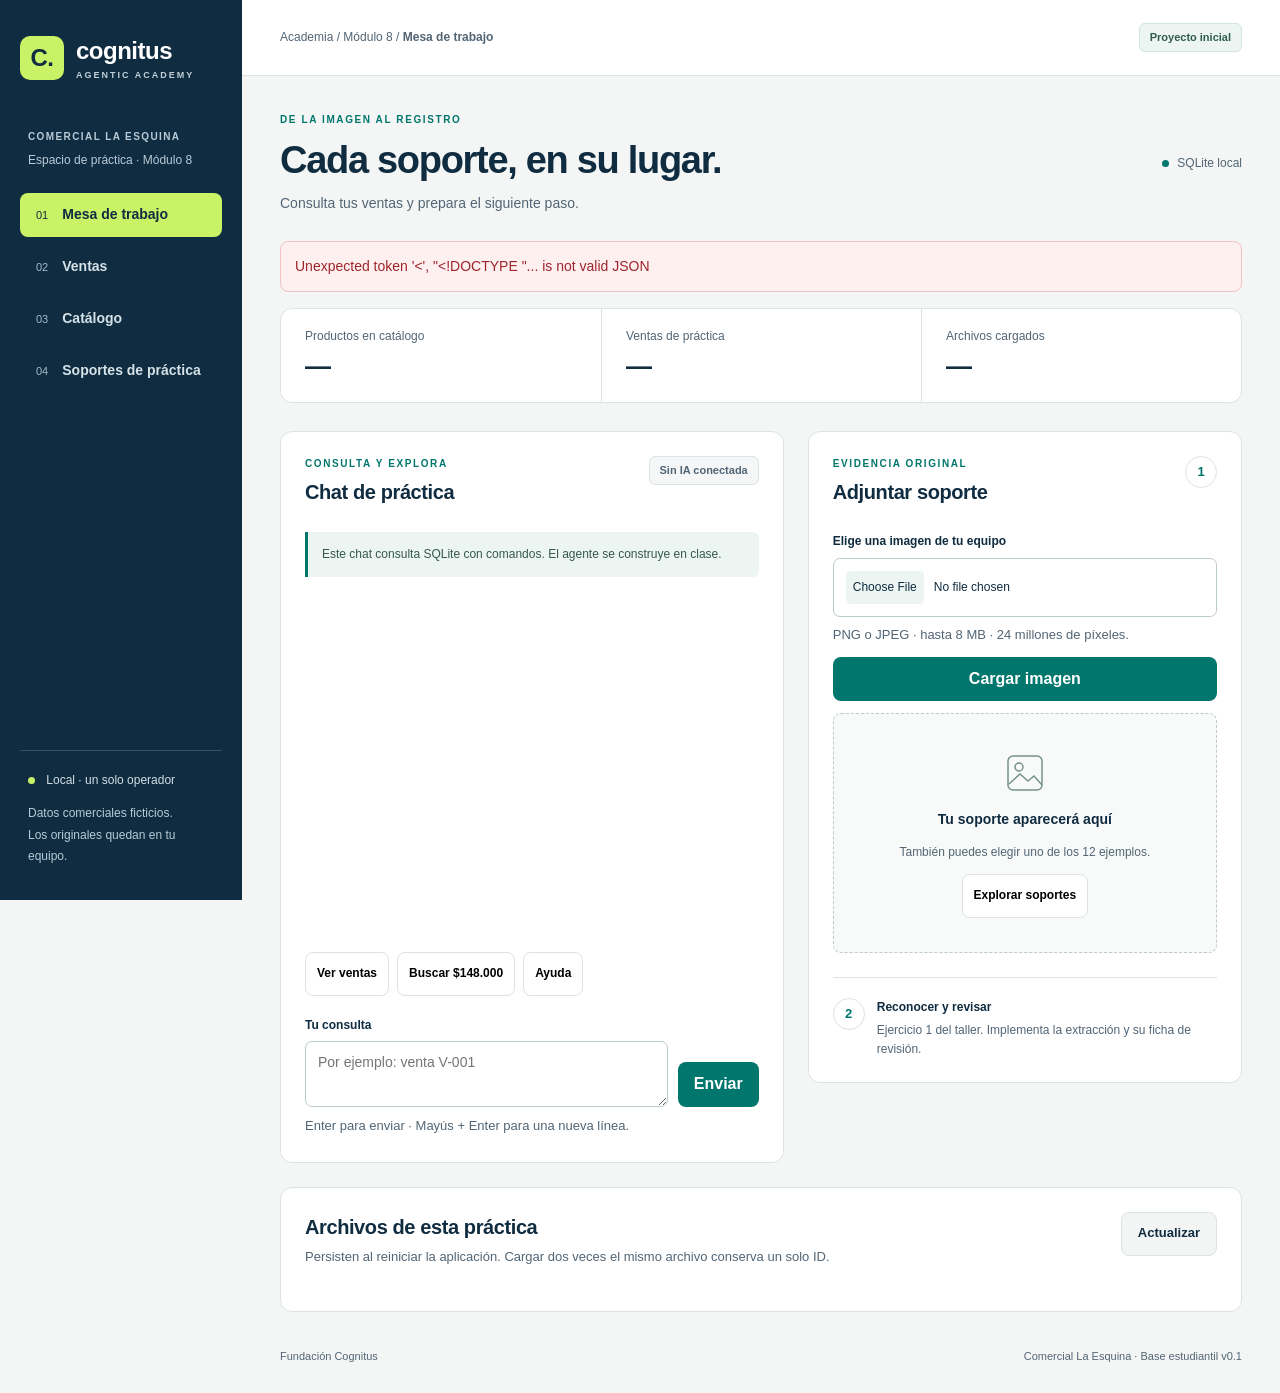
==== templates/index.html @ 9acfb48a "Publicar base estudiantil del módulo 8 con ventas y 12 soportes de práctica" ====
<!doctype html>
<html lang="es">
<head>
<meta charset="utf-8"><meta name="viewport" content="width=device-width, initial-scale=1">
<meta name="practica-token" content="{{ csrf_token }}">
<title>Comercial La Esquina · Comprobantes</title>
<link rel="stylesheet" href="/static/app.css"><script src="/static/app.js" defer></script>
</head>
<body>
<a class="skip" href="#contenido">Saltar al contenido</a>
<aside class="sidebar">
<a class="brand" href="/"><span class="brand-mark">C.</span><span>cognitus<span class="brand-sub">AGENTIC ACADEMY</span></span></a>
<div class="workspace">COMERCIAL LA ESQUINA<span>Espacio de práctica · Módulo 8</span></div>
<nav aria-label="Secciones">
<button class="nav selected" data-page="mesa" aria-current="page"><span aria-hidden="true">01</span>Mesa de trabajo</button>
<button class="nav" data-page="ventas"><span aria-hidden="true">02</span>Ventas</button>
<button class="nav" data-page="catalogo"><span aria-hidden="true">03</span>Catálogo</button>
<button class="nav" data-page="practica"><span aria-hidden="true">04</span>Soportes de práctica</button>
</nav>
<div class="sidebar-foot"><span class="dot"></span> Local · un solo operador<p>Datos comerciales ficticios.<br>Los originales quedan en tu equipo.</p></div>
</aside>
<div class="shell">
<header class="topbar"><span>Academia / Módulo 8 / <strong id="breadcrumb">Mesa de trabajo</strong></span><span class="pill">Proyecto inicial</span></header>
<main id="contenido" tabindex="-1">
<div class="page-heading"><div><p class="eyebrow">DE LA IMAGEN AL REGISTRO</p><h1 id="page-title">Cada soporte, en su lugar.</h1><p id="page-subtitle">Consulta tus ventas y prepara el siguiente paso.</p></div><div class="local-tag"><span class="dot"></span>SQLite local</div></div>
<p id="global-error" class="error" role="alert" hidden></p>
<div class="stats" aria-label="Estado de la práctica"><div><span>Productos en catálogo</span><strong id="stat-productos">—</strong></div><div><span>Ventas de práctica</span><strong id="stat-ventas">—</strong></div><div><span>Archivos cargados</span><strong id="stat-archivos">—</strong></div></div>
<section id="page-mesa" class="page">
<div class="work-grid">
<section class="card chat-card" aria-labelledby="chat-title"><div class="card-heading"><div><p class="eyebrow">CONSULTA Y EXPLORA</p><h2 id="chat-title">Chat de práctica</h2></div><span class="pill subtle">Sin IA conectada</span></div>
<div class="info">Este chat consulta SQLite con comandos. El agente se construye en clase.</div>
<div id="messages" class="messages" role="log" aria-live="polite" aria-label="Conversación"></div>
<div class="quick-actions"><button class="chip" data-command="ventas">Ver ventas</button><button class="chip" data-command="ventas 148000">Buscar $148.000</button><button class="chip" data-command="ayuda">Ayuda</button></div>
<form id="chat-form"><label for="chat-input">Tu consulta</label><div class="compose"><textarea id="chat-input" maxlength="1000" rows="2" placeholder="Por ejemplo: venta V-001" required></textarea><button class="primary" id="send-chat" type="submit">Enviar</button></div><small>Enter para enviar · Mayús + Enter para una nueva línea.</small></form>
</section>
<section class="card evidence-card" aria-labelledby="evidence-title"><div class="card-heading"><div><p class="eyebrow">EVIDENCIA ORIGINAL</p><h2 id="evidence-title">Adjuntar soporte</h2></div><span class="step">1</span></div>
<form id="upload-form"><label for="upload-input" class="upload-label">Elige una imagen de tu equipo</label><input id="upload-input" name="archivo" type="file" accept="image/png,image/jpeg" required><p class="hint">PNG o JPEG · hasta 8 MB · 24 millones de píxeles.</p><button id="upload-button" class="primary" type="submit">Cargar imagen</button></form>
<p id="upload-status" class="status" role="status"></p>
<div id="preview-empty" class="empty-preview"><svg viewBox="0 0 48 48" width="48" height="48" fill="none" stroke="currentColor" stroke-width="1.5" aria-hidden="true"><rect x="7" y="7" width="34" height="34" rx="5"/><circle cx="18" cy="18" r="4"/><path d="m8 35 11-10 8 7 6-5 8 9"/></svg><strong>Tu soporte aparecerá aquí</strong><span>También puedes elegir uno de los 12 ejemplos.</span><button class="chip" data-go="practica">Explorar soportes</button></div>
<div id="preview" hidden><button id="enlarge" class="image-button" aria-label="Ampliar el soporte"><img id="preview-image" alt="Soporte cargado, pendiente de reconocimiento"></button><div id="file-detail" class="file-detail"></div><a id="original-link" target="_blank" rel="noopener">Abrir original</a><p class="info">Archivo conservado. Falta reconocer y revisar sus datos; todavía no es un comprobante registrado ni un pago asociado.</p></div>
<div class="next-step"><span class="step small-step">2</span><div><strong>Reconocer y revisar</strong><p>Ejercicio 1 del taller. Implementa la extracción y su ficha de revisión.</p></div></div>
</section>
</div>
<section class="card archive"><div class="card-heading"><div><h2>Archivos de esta práctica</h2><p class="hint">Persisten al reiniciar la aplicación. Cargar dos veces el mismo archivo conserva un solo ID.</p></div><button id="refresh-files" class="secondary">Actualizar</button></div><div id="file-list"></div></section>
</section>
<section id="page-ventas" class="page" hidden><div class="card"><div class="card-heading"><div><h2>Ventas existentes</h2><p class="hint">El total se calcula a partir de productos, cantidades y precios.</p></div><span class="pill subtle">Sin pagos asociados</span></div><form id="sales-form" class="filters"><div><label for="sales-q">ID o cliente</label><input id="sales-q" placeholder="V-001 o cliente"></div><div><label for="sales-amount">Total exacto en COP</label><input id="sales-amount" inputmode="numeric" type="number" min="0" max="1000000000" step="1" placeholder="148000"></div><div><label for="sales-date">Fecha de la venta</label><input id="sales-date" type="date"></div><button class="primary" type="submit">Buscar</button><button id="clear-sales" class="secondary" type="button">Limpiar</button></form><p class="info">Mismo valor y fecha son indicios. Confirma los detalles comerciales antes de asociar un soporte. Un abono puede tener otro valor.</p><p id="sales-count" class="hint" role="status"></p><div id="sales-table" class="table-wrap"></div></div></section>
<section id="page-catalogo" class="page" hidden><div class="card"><div class="card-heading"><div><h2>Catálogo de productos</h2><p class="hint">Productos y precios del módulo 3. El taller no modifica existencias.</p></div></div><form id="products-form" class="filters"><div class="grow"><label for="products-q">Código o nombre</label><input id="products-q" placeholder="Arroz, resma, FER-0001…"></div><button class="primary">Buscar productos</button></form><p id="products-count" class="hint" role="status"></p><div id="products-table" class="table-wrap"></div><div class="pagination"><button id="previous-products" class="secondary">Anterior</button><span id="products-page"></span><button id="next-products" class="secondary">Siguiente</button></div></div></section>
<section id="page-practica" class="page" hidden><div class="practice-intro"><h2>Doce imágenes, distintos recorridos.</h2><p>Hay ventas existentes y ventas por crear. Observa cada imagen y consulta antes de decidir. Los datos ocultos deben permanecer vacíos.</p><p class="info">Copias anonimizadas aportadas para el taller. Los nombres son ficticios. Su lectura no confirma autenticidad ni recepción de dinero.</p></div><div id="sample-list" class="sample-grid"></div></section>
</main><footer>Fundación Cognitus <span>Comercial La Esquina · Base estudiantil v0.1</span></footer>
</div>
<dialog id="detail-dialog"><div class="dialog-head"><h2 id="dialog-title">Detalle</h2><button id="close-dialog" class="secondary">Cerrar</button></div><div id="dialog-content"></div></dialog>
</body></html>
---- static/app.css ----
:root{--ink:#102c40;--muted:#526575;--teal:#00766d;--lime:#c9f266;--bg:#f4f6f5;--line:#dce4e2;--paper:#fff;--soft:#edf5f2;--danger:#9e252c}*{box-sizing:border-box}body{margin:0;background:var(--bg);color:var(--ink);font:16px/1.55 -apple-system,BlinkMacSystemFont,"Segoe UI",sans-serif}button,input,textarea{font:inherit}button,a,input,textarea{touch-action:manipulation}button,a{cursor:pointer}button{min-height:44px;border:0;border-radius:8px;padding:10px 16px;font-weight:600;transition:background .18s}button:disabled{cursor:wait;opacity:.6}a{color:var(--teal);text-underline-offset:3px}button:focus-visible,a:focus-visible,input:focus-visible,textarea:focus-visible{outline:3px solid var(--teal);outline-offset:3px}h1,h2,p{margin-top:0}h1{font-size:clamp(28px,3vw,38px);letter-spacing:-1.3px;line-height:1.2;margin-bottom:10px}h2{font-size:20px;letter-spacing:-.4px;margin-bottom:4px}p{margin-bottom:16px}small,.hint{font-size:13px;color:var(--muted)}.skip{position:fixed;top:-80px;left:20px;background:white;z-index:20;padding:12px}.skip:focus{top:12px}.sidebar{background:var(--ink);color:#fff;position:fixed;inset:0 auto 0 0;width:242px;padding:32px 20px;display:flex;flex-direction:column}.brand{display:flex;align-items:center;gap:12px;text-decoration:none;color:white;font-size:24px;font-weight:700;letter-spacing:-.5px}.brand-mark{background:var(--lime);color:var(--ink);border-radius:10px;width:44px;height:44px;display:grid;place-items:center}.brand-sub{display:block;font-size:9px;letter-spacing:2px;color:#c1d0d9}.workspace{font-size:10px;font-weight:700;letter-spacing:1.4px;margin:46px 8px 24px;color:#b8cbd7}.workspace span{display:block;font-size:12px;font-weight:400;letter-spacing:0;color:#b8cbd7;margin-top:6px}.nav{background:transparent;display:flex;align-items:center;width:100%;gap:14px;text-align:left;color:#d5e2e8;font-size:14px;margin-bottom:8px}.nav span{font-size:11px;color:#a3bbc9;font-weight:400}.nav:hover{background:#204054}.nav.selected{background:var(--lime);color:var(--ink)}.nav.selected span{color:var(--ink)}.sidebar-foot{margin-top:auto;color:#d1dee6;font-size:12px;padding:20px 8px 0;border-top:1px solid #355062}.sidebar-foot p{font-size:12px;line-height:1.8;margin:14px 0 0;color:#b6cbd7}.dot{display:inline-block;width:7px;height:7px;background:var(--lime);border-radius:50%;margin-right:8px}.shell{margin-left:242px}.topbar{height:76px;background:white;border-bottom:1px solid var(--line);display:flex;justify-content:space-between;align-items:center;padding:0 38px;font-size:12px;color:var(--muted);gap:16px}.pill{display:inline-flex;padding:5px 10px;background:var(--soft);border:1px solid #d2e4db;color:#315c4d;border-radius:6px;font-size:11px;font-weight:650;white-space:nowrap}.subtle{background:#f4f6f7;color:var(--muted);border-color:var(--line)}main{padding:36px 38px;max-width:1560px;margin:auto;outline:none}.page-heading{display:flex;justify-content:space-between;align-items:center;gap:16px;margin-bottom:26px}.page-heading p:last-child{color:var(--muted);font-size:14px;margin:0}.eyebrow{font-size:10px;font-weight:750;letter-spacing:1.6px;color:var(--teal);margin-bottom:10px}.local-tag{font-size:12px;color:var(--muted);white-space:nowrap}.local-tag .dot{background:var(--teal)}.stats{display:grid;grid-template-columns:repeat(3,1fr);border:1px solid var(--line);border-radius:12px;background:white;margin-bottom:28px;overflow:hidden}.stats>div{padding:18px 24px;display:flex;flex-direction:column;gap:4px}.stats>div+div{border-left:1px solid var(--line)}.stats span{color:var(--muted);font-size:12px}.stats strong{font-size:26px;line-height:1.3;letter-spacing:-.8px}.work-grid{display:grid;grid-template-columns:minmax(0,1.16fr) minmax(0,1fr);gap:24px;align-items:start}.card{background:white;border:1px solid var(--line);border-radius:12px;padding:24px;min-width:0}.card-heading{display:flex;justify-content:space-between;align-items:flex-start;gap:12px;margin-bottom:20px}.card-heading .eyebrow{margin-bottom:6px}.card-heading p{margin-bottom:0}.info{padding:12px 14px;background:var(--soft);border-left:3px solid var(--teal);font-size:12px;color:#36584d;line-height:1.7;border-radius:0 6px 6px 0}.messages{height:335px;overflow:auto;margin:20px 0;display:flex;flex-direction:column;gap:14px;padding:4px}.message{max-width:95%;padding:13px 16px;background:#f1f5f4;border-radius:0 12px 12px 12px;white-space:pre-wrap;overflow-wrap:anywhere;font-size:13px}.message .author{font-size:10px;display:block;margin-bottom:7px;color:var(--teal);font-weight:700;letter-spacing:.7px}.message.user{align-self:flex-end;background:var(--ink);color:white;border-radius:12px 0 12px 12px}.message.user .author{color:var(--lime)}.quick-actions{display:flex;flex-wrap:wrap;gap:8px;margin-bottom:20px}.chip{background:white;border:1px solid var(--line);font-size:12px;padding:7px 11px}.chip:hover,.secondary:hover{background:#e7efeb}.primary{background:var(--teal);color:white}.primary:hover{background:#005f58}.secondary{background:#f2f5f4;border:1px solid var(--line);color:var(--ink);font-size:13px}.compose{display:flex;align-items:stretch;gap:10px;margin:6px 0}label{display:block;font-size:12px;font-weight:650;margin-bottom:7px}input,textarea{width:100%;border:1px solid #bdcbc7;border-radius:7px;padding:10px 12px;background:white;color:var(--ink);min-height:44px;min-width:0}textarea{resize:vertical;min-height:62px;font-size:14px}.compose button{align-self:flex-end}input[type=file]{font-size:12px;padding:12px}input::file-selector-button{font:inherit;margin-right:10px;border:0;background:var(--soft);padding:7px;border-radius:4px;color:var(--ink);cursor:pointer}.step{width:32px;height:32px;border:1px solid var(--line);border-radius:50%;display:inline-grid;place-items:center;font-size:13px;font-weight:650;flex-shrink:0;color:var(--teal)}#upload-button{width:100%;margin-top:4px}.upload-label{margin-top:4px}.evidence-card .hint{margin:8px 0}.status{font-size:12px;color:var(--teal);overflow-wrap:anywhere;margin:12px 0}.error{color:var(--danger);background:#fff0f0;border:1px solid #f1c3c3;padding:14px;border-radius:8px;font-size:14px}.empty-preview{background:#f8faf9;border:1px dashed #bdcbc7;border-radius:8px;display:flex;flex-direction:column;align-items:center;justify-content:center;gap:12px;text-align:center;min-height:240px;padding:28px;color:var(--muted)}.empty-preview svg{color:#76938a}.empty-preview strong{font-size:14px;color:var(--ink)}.empty-preview span{font-size:12px}.image-button{display:block;width:100%;background:#edf1ef;padding:12px;margin-bottom:12px;cursor:zoom-in}.image-button img{max-width:100%;height:230px;object-fit:contain;display:block;margin:auto}.file-detail{font-size:12px;overflow-wrap:anywhere;line-height:1.8;margin-bottom:8px}#preview>a{font-size:12px;display:inline-block;min-height:44px;padding-top:8px}.next-step{display:flex;gap:12px;border-top:1px solid var(--line);padding-top:20px;margin-top:24px;font-size:12px}.next-step p{margin:4px 0 0;color:var(--muted)}.archive{margin-top:24px}.file-row{display:flex;justify-content:space-between;align-items:center;gap:16px;padding:14px 0;border-bottom:1px solid var(--line);font-size:13px}.file-row:last-child{border-bottom:0}.file-row strong{display:block;overflow-wrap:anywhere}.file-row small{display:block;font-size:11px;margin-top:4px}.filters{display:flex;gap:12px;align-items:flex-end;flex-wrap:wrap;margin-bottom:20px}.filters>div{flex:1;min-width:140px}.filters .grow{flex:4}.filters button{font-size:13px}.table-wrap{overflow-x:auto}table{width:100%;border-collapse:collapse;text-align:left;font-size:13px}th{font-size:10px;text-transform:uppercase;letter-spacing:.8px;color:var(--muted);padding:12px 14px;background:#f5f8f6}td{padding:16px 14px;border-bottom:1px solid var(--line)}tbody tr:hover{background:#f8fbf9}.number{white-space:nowrap;font-variant-numeric:tabular-nums}.table-action{padding:8px 12px;font-size:12px;background:var(--soft);color:var(--teal)}.pagination{display:flex;justify-content:flex-end;align-items:center;gap:16px;margin-top:20px;font-size:12px}.practice-intro{max-width:760px;font-size:14px;color:var(--muted)}.practice-intro h2{color:var(--ink)}.sample-grid{display:grid;grid-template-columns:repeat(3,minmax(0,1fr));gap:20px}.sample-card{padding:16px;border-radius:10px;border:1px solid var(--line);background:white}.sample-card img{width:100%;height:210px;object-fit:contain;background:#f3f5f4;border-radius:6px}.sample-card h3{font-size:13px;margin:12px 0}.sample-buttons{display:flex;gap:8px;flex-wrap:wrap}.sample-buttons button{font-size:12px}.practice-intro .info{margin:20px 0 26px}footer{padding:0 38px 28px;display:flex;justify-content:space-between;gap:16px;font-size:11px;color:var(--muted)}dialog{border:1px solid var(--line);border-radius:12px;padding:24px;width:min(850px,94vw);max-height:90vh;color:var(--ink);box-shadow:0 20px 90px #102c4030}dialog::backdrop{background:#102c4080}.dialog-head{display:flex;justify-content:space-between;align-items:center;margin-bottom:24px;gap:12px}.dialog-head h2{margin:0}.zoom-image{display:block;width:100%;height:auto}.detail-meta{display:grid;grid-template-columns:1fr 1fr;gap:12px;font-size:14px;margin-bottom:24px}.detail-meta span{color:var(--muted);display:block;font-size:12px}.total{font-weight:750;text-align:right;margin-top:24px;font-size:22px}[hidden]{display:none!important}@media(min-width:1600px){.work-grid{grid-template-columns:1.2fr 1fr}.messages{height:380px}}@media(max-width:1150px){.sidebar{width:200px;padding:28px 12px}.shell{margin-left:200px}main{padding:28px 24px}.topbar{padding:0 24px}.work-grid{gap:16px}.card{padding:20px}.card-heading{flex-wrap:wrap}.sample-grid{grid-template-columns:repeat(2,minmax(0,1fr))}.quick-actions{gap:6px}.chip{font-size:11px}}@media(max-width:900px){.work-grid{grid-template-columns:1fr}.messages{height:300px}.sidebar{width:185px}.shell{margin-left:185px}.local-tag{display:none}.stats>div{padding:16px}.stats span{font-size:11px}}@media(max-width:650px){.sidebar{position:static;width:100%;padding:18px 16px 10px}.brand{font-size:21px}.brand-sub{font-size:8px}.brand-mark{width:38px;height:38px}.workspace{margin:18px 0 12px;font-size:10px}.workspace span{display:none}.sidebar nav{display:flex;gap:6px;overflow-x:auto}.nav{width:auto;flex-shrink:0;font-size:11px;padding:9px 10px;margin:0}.nav span{display:none}.sidebar-foot{display:none}.shell{margin-left:0}.topbar{height:56px;padding:0 16px;font-size:10px}.topbar .pill{font-size:10px}main{padding:26px 16px}.page-heading{margin-bottom:20px}.page-heading p:last-child{font-size:13px}.stats{margin-bottom:20px}.stats>div{padding:12px 10px}.stats span{font-size:10px;min-height:30px}.stats strong{font-size:23px}.card{padding:18px}.card-heading h2{font-size:19px}.compose{flex-direction:column}.compose button{align-self:stretch}.sample-grid{grid-template-columns:1fr 1fr;gap:10px}.sample-card{padding:10px}.sample-card img{height:170px}.sample-buttons{flex-direction:column}.file-row{align-items:flex-start}.file-row small{font-size:10px}.filters>div{min-width:100%;flex-basis:100%}.filters input,textarea{font-size:16px}.detail-meta{grid-template-columns:1fr}.dialog-head h2{font-size:17px}footer{padding:0 16px 24px;flex-direction:column;gap:4px}.stats{grid-template-columns:repeat(3,minmax(0,1fr))}}@media(prefers-reduced-motion:reduce){*{transition:none!important;scroll-behavior:auto!important}}
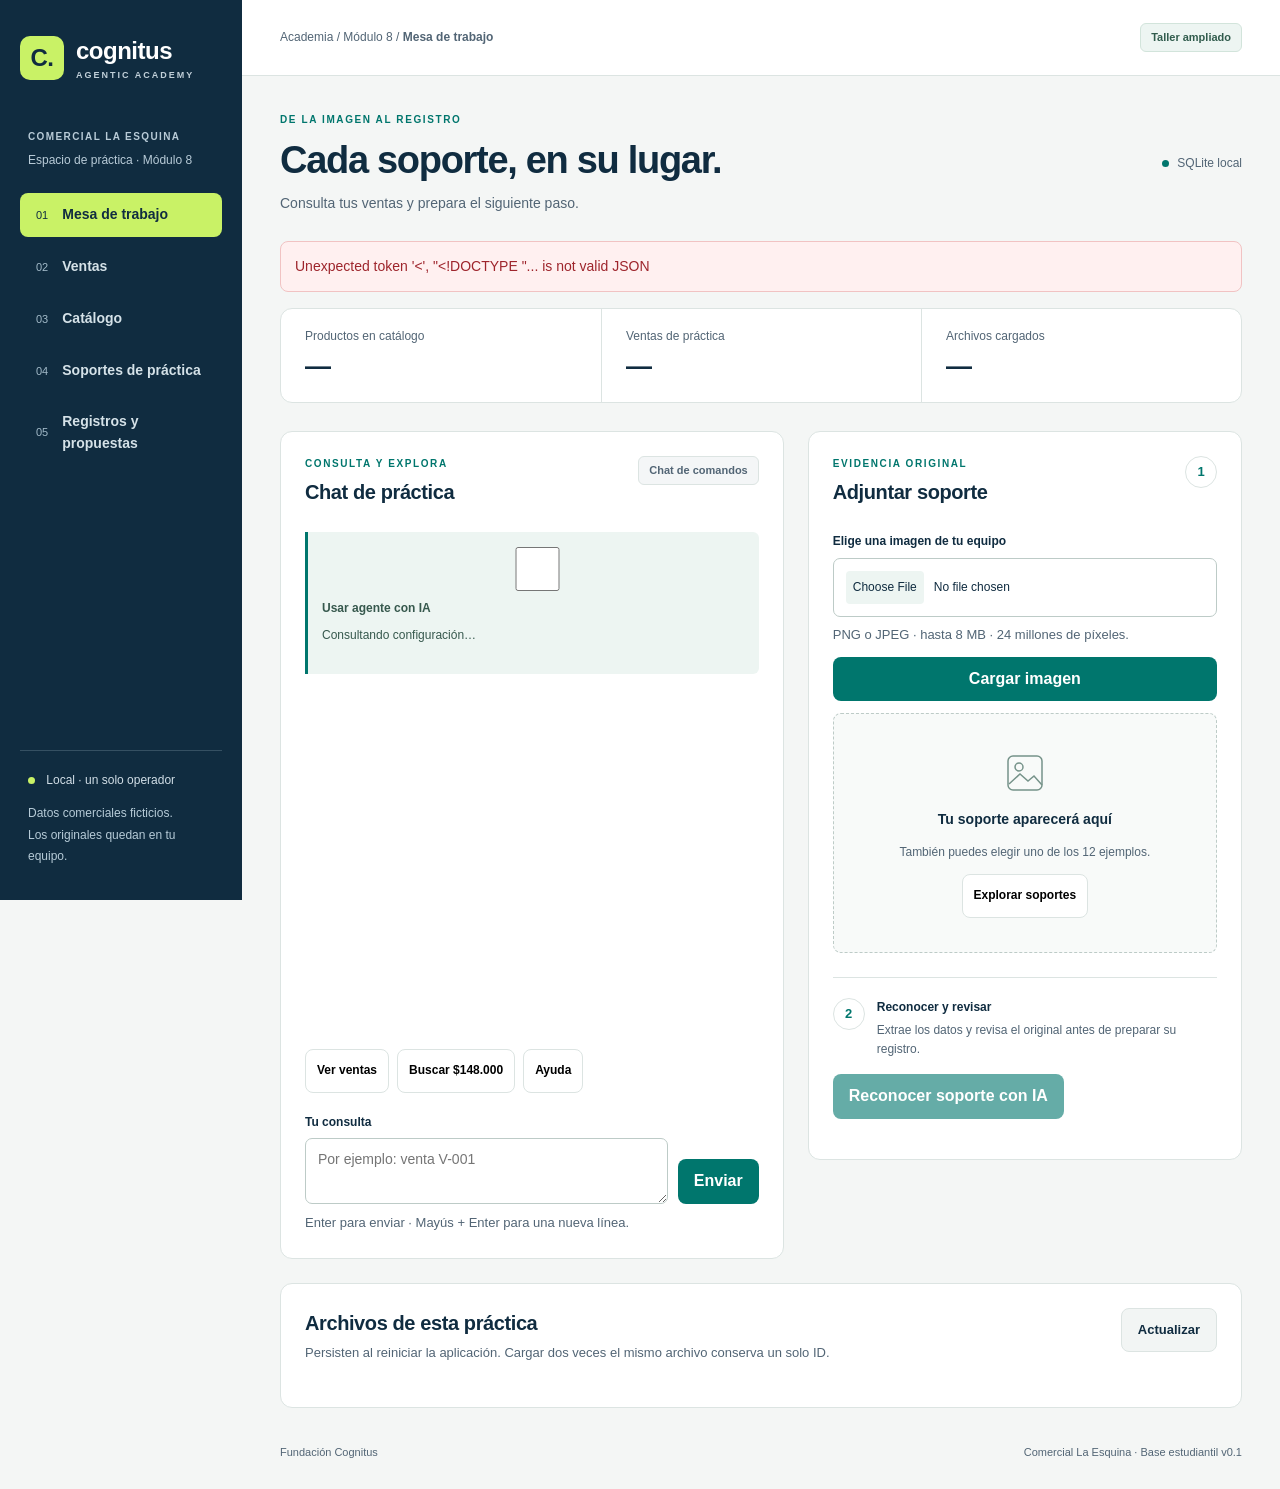
==== commit dfc2c410: "Completar extracción y agente de comprobantes con aprobación humana" ====
--- a/templates/index.html
+++ b/templates/index.html
@@ -16,19 +16,19 @@
 <button class="nav" data-page="ventas"><span aria-hidden="true">02</span>Ventas</button>
 <button class="nav" data-page="catalogo"><span aria-hidden="true">03</span>Catálogo</button>
 <button class="nav" data-page="practica"><span aria-hidden="true">04</span>Soportes de práctica</button>
-</nav>
+<button class="nav" data-page="registros"><span aria-hidden="true">05</span>Registros y propuestas</button></nav>
 <div class="sidebar-foot"><span class="dot"></span> Local · un solo operador<p>Datos comerciales ficticios.<br>Los originales quedan en tu equipo.</p></div>
 </aside>
 <div class="shell">
-<header class="topbar"><span>Academia / Módulo 8 / <strong id="breadcrumb">Mesa de trabajo</strong></span><span class="pill">Proyecto inicial</span></header>
+<header class="topbar"><span>Academia / Módulo 8 / <strong id="breadcrumb">Mesa de trabajo</strong></span><span class="pill">Taller ampliado</span></header>
 <main id="contenido" tabindex="-1">
 <div class="page-heading"><div><p class="eyebrow">DE LA IMAGEN AL REGISTRO</p><h1 id="page-title">Cada soporte, en su lugar.</h1><p id="page-subtitle">Consulta tus ventas y prepara el siguiente paso.</p></div><div class="local-tag"><span class="dot"></span>SQLite local</div></div>
 <p id="global-error" class="error" role="alert" hidden></p>
 <div class="stats" aria-label="Estado de la práctica"><div><span>Productos en catálogo</span><strong id="stat-productos">—</strong></div><div><span>Ventas de práctica</span><strong id="stat-ventas">—</strong></div><div><span>Archivos cargados</span><strong id="stat-archivos">—</strong></div></div>
 <section id="page-mesa" class="page">
 <div class="work-grid">
-<section class="card chat-card" aria-labelledby="chat-title"><div class="card-heading"><div><p class="eyebrow">CONSULTA Y EXPLORA</p><h2 id="chat-title">Chat de práctica</h2></div><span class="pill subtle">Sin IA conectada</span></div>
-<div class="info">Este chat consulta SQLite con comandos. El agente se construye en clase.</div>
+<section class="card chat-card" aria-labelledby="chat-title"><div class="card-heading"><div><p class="eyebrow">CONSULTA Y EXPLORA</p><h2 id="chat-title">Chat de práctica</h2></div><span id="chat-mode" class="pill subtle">Chat de comandos</span></div>
+<div class="info"><label><input id="use-agent" type="checkbox"> Usar agente con IA</label><p id="ia-status">Consultando configuración…</p></div>
 <div id="messages" class="messages" role="log" aria-live="polite" aria-label="Conversación"></div>
 <div class="quick-actions"><button class="chip" data-command="ventas">Ver ventas</button><button class="chip" data-command="ventas 148000">Buscar $148.000</button><button class="chip" data-command="ayuda">Ayuda</button></div>
 <form id="chat-form"><label for="chat-input">Tu consulta</label><div class="compose"><textarea id="chat-input" maxlength="1000" rows="2" placeholder="Por ejemplo: venta V-001" required></textarea><button class="primary" id="send-chat" type="submit">Enviar</button></div><small>Enter para enviar · Mayús + Enter para una nueva línea.</small></form>
@@ -37,16 +37,23 @@
 <form id="upload-form"><label for="upload-input" class="upload-label">Elige una imagen de tu equipo</label><input id="upload-input" name="archivo" type="file" accept="image/png,image/jpeg" required><p class="hint">PNG o JPEG · hasta 8 MB · 24 millones de píxeles.</p><button id="upload-button" class="primary" type="submit">Cargar imagen</button></form>
 <p id="upload-status" class="status" role="status"></p>
 <div id="preview-empty" class="empty-preview"><svg viewBox="0 0 48 48" width="48" height="48" fill="none" stroke="currentColor" stroke-width="1.5" aria-hidden="true"><rect x="7" y="7" width="34" height="34" rx="5"/><circle cx="18" cy="18" r="4"/><path d="m8 35 11-10 8 7 6-5 8 9"/></svg><strong>Tu soporte aparecerá aquí</strong><span>También puedes elegir uno de los 12 ejemplos.</span><button class="chip" data-go="practica">Explorar soportes</button></div>
-<div id="preview" hidden><button id="enlarge" class="image-button" aria-label="Ampliar el soporte"><img id="preview-image" alt="Soporte cargado, pendiente de reconocimiento"></button><div id="file-detail" class="file-detail"></div><a id="original-link" target="_blank" rel="noopener">Abrir original</a><p class="info">Archivo conservado. Falta reconocer y revisar sus datos; todavía no es un comprobante registrado ni un pago asociado.</p></div>
-<div class="next-step"><span class="step small-step">2</span><div><strong>Reconocer y revisar</strong><p>Ejercicio 1 del taller. Implementa la extracción y su ficha de revisión.</p></div></div>
+<div id="preview" hidden><button id="enlarge" class="image-button" aria-label="Ampliar el soporte"><img id="preview-image" alt="Soporte cargado, pendiente de reconocimiento"></button><div id="file-detail" class="file-detail"></div><a id="original-link" target="_blank" rel="noopener">Abrir original</a><p class="info">Archivo conservado. Falta reconocer y revisar sus datos; consulta su revisión y sus vínculos en Registros.</p></div>
+<div class="next-step"><span class="step small-step">2</span><div><strong>Reconocer y revisar</strong><p>Extrae los datos y revisa el original antes de preparar su registro.</p></div></div><button id="extract-button" class="primary" disabled>Reconocer soporte con IA</button><p id="extract-status" role="status"></p>
 </section>
 </div>
 <section class="card archive"><div class="card-heading"><div><h2>Archivos de esta práctica</h2><p class="hint">Persisten al reiniciar la aplicación. Cargar dos veces el mismo archivo conserva un solo ID.</p></div><button id="refresh-files" class="secondary">Actualizar</button></div><div id="file-list"></div></section>
 </section>
-<section id="page-ventas" class="page" hidden><div class="card"><div class="card-heading"><div><h2>Ventas existentes</h2><p class="hint">El total se calcula a partir de productos, cantidades y precios.</p></div><span class="pill subtle">Sin pagos asociados</span></div><form id="sales-form" class="filters"><div><label for="sales-q">ID o cliente</label><input id="sales-q" placeholder="V-001 o cliente"></div><div><label for="sales-amount">Total exacto en COP</label><input id="sales-amount" inputmode="numeric" type="number" min="0" max="1000000000" step="1" placeholder="148000"></div><div><label for="sales-date">Fecha de la venta</label><input id="sales-date" type="date"></div><button class="primary" type="submit">Buscar</button><button id="clear-sales" class="secondary" type="button">Limpiar</button></form><p class="info">Mismo valor y fecha son indicios. Confirma los detalles comerciales antes de asociar un soporte. Un abono puede tener otro valor.</p><p id="sales-count" class="hint" role="status"></p><div id="sales-table" class="table-wrap"></div></div></section>
+<section id="page-ventas" class="page" hidden><div class="card"><div class="card-heading"><div><h2>Ventas existentes</h2><p class="hint">El total se calcula a partir de productos, cantidades y precios.</p></div><span class="pill subtle">Consulta de vínculos comerciales</span></div><form id="sales-form" class="filters"><div><label for="sales-q">ID o cliente</label><input id="sales-q" placeholder="V-001 o cliente"></div><div><label for="sales-amount">Total exacto en COP</label><input id="sales-amount" inputmode="numeric" type="number" min="0" max="1000000000" step="1" placeholder="148000"></div><div><label for="sales-date">Fecha de la venta</label><input id="sales-date" type="date"></div><button class="primary" type="submit">Buscar</button><button id="clear-sales" class="secondary" type="button">Limpiar</button></form><p class="info">Mismo valor y fecha son indicios. Confirma los detalles comerciales antes de asociar un soporte. Un abono puede tener otro valor.</p><p id="sales-count" class="hint" role="status"></p><div id="sales-table" class="table-wrap"></div></div></section>
 <section id="page-catalogo" class="page" hidden><div class="card"><div class="card-heading"><div><h2>Catálogo de productos</h2><p class="hint">Productos y precios del módulo 3. El taller no modifica existencias.</p></div></div><form id="products-form" class="filters"><div class="grow"><label for="products-q">Código o nombre</label><input id="products-q" placeholder="Arroz, resma, FER-0001…"></div><button class="primary">Buscar productos</button></form><p id="products-count" class="hint" role="status"></p><div id="products-table" class="table-wrap"></div><div class="pagination"><button id="previous-products" class="secondary">Anterior</button><span id="products-page"></span><button id="next-products" class="secondary">Siguiente</button></div></div></section>
 <section id="page-practica" class="page" hidden><div class="practice-intro"><h2>Doce imágenes, distintos recorridos.</h2><p>Hay ventas existentes y ventas por crear. Observa cada imagen y consulta antes de decidir. Los datos ocultos deben permanecer vacíos.</p><p class="info">Copias anonimizadas aportadas para el taller. Los nombres son ficticios. Su lectura no confirma autenticidad ni recepción de dinero.</p></div><div id="sample-list" class="sample-grid"></div></section>
-</main><footer>Fundación Cognitus <span>Comercial La Esquina · Base estudiantil v0.1</span></footer>
+<section id="page-registros" class="page" hidden>
+<div class="card"><div class="card-heading"><h2>Registros y propuestas</h2><button id="refresh-records" class="secondary">Actualizar registros</button></div>
+<p class="info">La extracción no registra dinero. Revisa el original, prepara una propuesta, aprueba su versión y ejecútala. La verificación bancaria sigue pendiente.</p>
+<div id="records-list"></div></div>
+<div id="review-panel" class="card" hidden></div>
+<div id="operation-panel" class="card" hidden></div>
+<div id="proposal-panel" class="card" hidden></div>
+</section></main><footer>Fundación Cognitus <span>Comercial La Esquina · Base estudiantil v0.1</span></footer>
 </div>
 <dialog id="detail-dialog"><div class="dialog-head"><h2 id="dialog-title">Detalle</h2><button id="close-dialog" class="secondary">Cerrar</button></div><div id="dialog-content"></div></dialog>
 </body></html>
--- a/static/app.css
+++ b/static/app.css
@@ -1 +1,2 @@
 :root{--ink:#102c40;--muted:#526575;--teal:#00766d;--lime:#c9f266;--bg:#f4f6f5;--line:#dce4e2;--paper:#fff;--soft:#edf5f2;--danger:#9e252c}*{box-sizing:border-box}body{margin:0;background:var(--bg);color:var(--ink);font:16px/1.55 -apple-system,BlinkMacSystemFont,"Segoe UI",sans-serif}button,input,textarea{font:inherit}button,a,input,textarea{touch-action:manipulation}button,a{cursor:pointer}button{min-height:44px;border:0;border-radius:8px;padding:10px 16px;font-weight:600;transition:background .18s}button:disabled{cursor:wait;opacity:.6}a{color:var(--teal);text-underline-offset:3px}button:focus-visible,a:focus-visible,input:focus-visible,textarea:focus-visible{outline:3px solid var(--teal);outline-offset:3px}h1,h2,p{margin-top:0}h1{font-size:clamp(28px,3vw,38px);letter-spacing:-1.3px;line-height:1.2;margin-bottom:10px}h2{font-size:20px;letter-spacing:-.4px;margin-bottom:4px}p{margin-bottom:16px}small,.hint{font-size:13px;color:var(--muted)}.skip{position:fixed;top:-80px;left:20px;background:white;z-index:20;padding:12px}.skip:focus{top:12px}.sidebar{background:var(--ink);color:#fff;position:fixed;inset:0 auto 0 0;width:242px;padding:32px 20px;display:flex;flex-direction:column}.brand{display:flex;align-items:center;gap:12px;text-decoration:none;color:white;font-size:24px;font-weight:700;letter-spacing:-.5px}.brand-mark{background:var(--lime);color:var(--ink);border-radius:10px;width:44px;height:44px;display:grid;place-items:center}.brand-sub{display:block;font-size:9px;letter-spacing:2px;color:#c1d0d9}.workspace{font-size:10px;font-weight:700;letter-spacing:1.4px;margin:46px 8px 24px;color:#b8cbd7}.workspace span{display:block;font-size:12px;font-weight:400;letter-spacing:0;color:#b8cbd7;margin-top:6px}.nav{background:transparent;display:flex;align-items:center;width:100%;gap:14px;text-align:left;color:#d5e2e8;font-size:14px;margin-bottom:8px}.nav span{font-size:11px;color:#a3bbc9;font-weight:400}.nav:hover{background:#204054}.nav.selected{background:var(--lime);color:var(--ink)}.nav.selected span{color:var(--ink)}.sidebar-foot{margin-top:auto;color:#d1dee6;font-size:12px;padding:20px 8px 0;border-top:1px solid #355062}.sidebar-foot p{font-size:12px;line-height:1.8;margin:14px 0 0;color:#b6cbd7}.dot{display:inline-block;width:7px;height:7px;background:var(--lime);border-radius:50%;margin-right:8px}.shell{margin-left:242px}.topbar{height:76px;background:white;border-bottom:1px solid var(--line);display:flex;justify-content:space-between;align-items:center;padding:0 38px;font-size:12px;color:var(--muted);gap:16px}.pill{display:inline-flex;padding:5px 10px;background:var(--soft);border:1px solid #d2e4db;color:#315c4d;border-radius:6px;font-size:11px;font-weight:650;white-space:nowrap}.subtle{background:#f4f6f7;color:var(--muted);border-color:var(--line)}main{padding:36px 38px;max-width:1560px;margin:auto;outline:none}.page-heading{display:flex;justify-content:space-between;align-items:center;gap:16px;margin-bottom:26px}.page-heading p:last-child{color:var(--muted);font-size:14px;margin:0}.eyebrow{font-size:10px;font-weight:750;letter-spacing:1.6px;color:var(--teal);margin-bottom:10px}.local-tag{font-size:12px;color:var(--muted);white-space:nowrap}.local-tag .dot{background:var(--teal)}.stats{display:grid;grid-template-columns:repeat(3,1fr);border:1px solid var(--line);border-radius:12px;background:white;margin-bottom:28px;overflow:hidden}.stats>div{padding:18px 24px;display:flex;flex-direction:column;gap:4px}.stats>div+div{border-left:1px solid var(--line)}.stats span{color:var(--muted);font-size:12px}.stats strong{font-size:26px;line-height:1.3;letter-spacing:-.8px}.work-grid{display:grid;grid-template-columns:minmax(0,1.16fr) minmax(0,1fr);gap:24px;align-items:start}.card{background:white;border:1px solid var(--line);border-radius:12px;padding:24px;min-width:0}.card-heading{display:flex;justify-content:space-between;align-items:flex-start;gap:12px;margin-bottom:20px}.card-heading .eyebrow{margin-bottom:6px}.card-heading p{margin-bottom:0}.info{padding:12px 14px;background:var(--soft);border-left:3px solid var(--teal);font-size:12px;color:#36584d;line-height:1.7;border-radius:0 6px 6px 0}.messages{height:335px;overflow:auto;margin:20px 0;display:flex;flex-direction:column;gap:14px;padding:4px}.message{max-width:95%;padding:13px 16px;background:#f1f5f4;border-radius:0 12px 12px 12px;white-space:pre-wrap;overflow-wrap:anywhere;font-size:13px}.message .author{font-size:10px;display:block;margin-bottom:7px;color:var(--teal);font-weight:700;letter-spacing:.7px}.message.user{align-self:flex-end;background:var(--ink);color:white;border-radius:12px 0 12px 12px}.message.user .author{color:var(--lime)}.quick-actions{display:flex;flex-wrap:wrap;gap:8px;margin-bottom:20px}.chip{background:white;border:1px solid var(--line);font-size:12px;padding:7px 11px}.chip:hover,.secondary:hover{background:#e7efeb}.primary{background:var(--teal);color:white}.primary:hover{background:#005f58}.secondary{background:#f2f5f4;border:1px solid var(--line);color:var(--ink);font-size:13px}.compose{display:flex;align-items:stretch;gap:10px;margin:6px 0}label{display:block;font-size:12px;font-weight:650;margin-bottom:7px}input,textarea{width:100%;border:1px solid #bdcbc7;border-radius:7px;padding:10px 12px;background:white;color:var(--ink);min-height:44px;min-width:0}textarea{resize:vertical;min-height:62px;font-size:14px}.compose button{align-self:flex-end}input[type=file]{font-size:12px;padding:12px}input::file-selector-button{font:inherit;margin-right:10px;border:0;background:var(--soft);padding:7px;border-radius:4px;color:var(--ink);cursor:pointer}.step{width:32px;height:32px;border:1px solid var(--line);border-radius:50%;display:inline-grid;place-items:center;font-size:13px;font-weight:650;flex-shrink:0;color:var(--teal)}#upload-button{width:100%;margin-top:4px}.upload-label{margin-top:4px}.evidence-card .hint{margin:8px 0}.status{font-size:12px;color:var(--teal);overflow-wrap:anywhere;margin:12px 0}.error{color:var(--danger);background:#fff0f0;border:1px solid #f1c3c3;padding:14px;border-radius:8px;font-size:14px}.empty-preview{background:#f8faf9;border:1px dashed #bdcbc7;border-radius:8px;display:flex;flex-direction:column;align-items:center;justify-content:center;gap:12px;text-align:center;min-height:240px;padding:28px;color:var(--muted)}.empty-preview svg{color:#76938a}.empty-preview strong{font-size:14px;color:var(--ink)}.empty-preview span{font-size:12px}.image-button{display:block;width:100%;background:#edf1ef;padding:12px;margin-bottom:12px;cursor:zoom-in}.image-button img{max-width:100%;height:230px;object-fit:contain;display:block;margin:auto}.file-detail{font-size:12px;overflow-wrap:anywhere;line-height:1.8;margin-bottom:8px}#preview>a{font-size:12px;display:inline-block;min-height:44px;padding-top:8px}.next-step{display:flex;gap:12px;border-top:1px solid var(--line);padding-top:20px;margin-top:24px;font-size:12px}.next-step p{margin:4px 0 0;color:var(--muted)}.archive{margin-top:24px}.file-row{display:flex;justify-content:space-between;align-items:center;gap:16px;padding:14px 0;border-bottom:1px solid var(--line);font-size:13px}.file-row:last-child{border-bottom:0}.file-row strong{display:block;overflow-wrap:anywhere}.file-row small{display:block;font-size:11px;margin-top:4px}.filters{display:flex;gap:12px;align-items:flex-end;flex-wrap:wrap;margin-bottom:20px}.filters>div{flex:1;min-width:140px}.filters .grow{flex:4}.filters button{font-size:13px}.table-wrap{overflow-x:auto}table{width:100%;border-collapse:collapse;text-align:left;font-size:13px}th{font-size:10px;text-transform:uppercase;letter-spacing:.8px;color:var(--muted);padding:12px 14px;background:#f5f8f6}td{padding:16px 14px;border-bottom:1px solid var(--line)}tbody tr:hover{background:#f8fbf9}.number{white-space:nowrap;font-variant-numeric:tabular-nums}.table-action{padding:8px 12px;font-size:12px;background:var(--soft);color:var(--teal)}.pagination{display:flex;justify-content:flex-end;align-items:center;gap:16px;margin-top:20px;font-size:12px}.practice-intro{max-width:760px;font-size:14px;color:var(--muted)}.practice-intro h2{color:var(--ink)}.sample-grid{display:grid;grid-template-columns:repeat(3,minmax(0,1fr));gap:20px}.sample-card{padding:16px;border-radius:10px;border:1px solid var(--line);background:white}.sample-card img{width:100%;height:210px;object-fit:contain;background:#f3f5f4;border-radius:6px}.sample-card h3{font-size:13px;margin:12px 0}.sample-buttons{display:flex;gap:8px;flex-wrap:wrap}.sample-buttons button{font-size:12px}.practice-intro .info{margin:20px 0 26px}footer{padding:0 38px 28px;display:flex;justify-content:space-between;gap:16px;font-size:11px;color:var(--muted)}dialog{border:1px solid var(--line);border-radius:12px;padding:24px;width:min(850px,94vw);max-height:90vh;color:var(--ink);box-shadow:0 20px 90px #102c4030}dialog::backdrop{background:#102c4080}.dialog-head{display:flex;justify-content:space-between;align-items:center;margin-bottom:24px;gap:12px}.dialog-head h2{margin:0}.zoom-image{display:block;width:100%;height:auto}.detail-meta{display:grid;grid-template-columns:1fr 1fr;gap:12px;font-size:14px;margin-bottom:24px}.detail-meta span{color:var(--muted);display:block;font-size:12px}.total{font-weight:750;text-align:right;margin-top:24px;font-size:22px}[hidden]{display:none!important}@media(min-width:1600px){.work-grid{grid-template-columns:1.2fr 1fr}.messages{height:380px}}@media(max-width:1150px){.sidebar{width:200px;padding:28px 12px}.shell{margin-left:200px}main{padding:28px 24px}.topbar{padding:0 24px}.work-grid{gap:16px}.card{padding:20px}.card-heading{flex-wrap:wrap}.sample-grid{grid-template-columns:repeat(2,minmax(0,1fr))}.quick-actions{gap:6px}.chip{font-size:11px}}@media(max-width:900px){.work-grid{grid-template-columns:1fr}.messages{height:300px}.sidebar{width:185px}.shell{margin-left:185px}.local-tag{display:none}.stats>div{padding:16px}.stats span{font-size:11px}}@media(max-width:650px){.sidebar{position:static;width:100%;padding:18px 16px 10px}.brand{font-size:21px}.brand-sub{font-size:8px}.brand-mark{width:38px;height:38px}.workspace{margin:18px 0 12px;font-size:10px}.workspace span{display:none}.sidebar nav{display:flex;gap:6px;overflow-x:auto}.nav{width:auto;flex-shrink:0;font-size:11px;padding:9px 10px;margin:0}.nav span{display:none}.sidebar-foot{display:none}.shell{margin-left:0}.topbar{height:56px;padding:0 16px;font-size:10px}.topbar .pill{font-size:10px}main{padding:26px 16px}.page-heading{margin-bottom:20px}.page-heading p:last-child{font-size:13px}.stats{margin-bottom:20px}.stats>div{padding:12px 10px}.stats span{font-size:10px;min-height:30px}.stats strong{font-size:23px}.card{padding:18px}.card-heading h2{font-size:19px}.compose{flex-direction:column}.compose button{align-self:stretch}.sample-grid{grid-template-columns:1fr 1fr;gap:10px}.sample-card{padding:10px}.sample-card img{height:170px}.sample-buttons{flex-direction:column}.file-row{align-items:flex-start}.file-row small{font-size:10px}.filters>div{min-width:100%;flex-basis:100%}.filters input,textarea{font-size:16px}.detail-meta{grid-template-columns:1fr}.dialog-head h2{font-size:17px}footer{padding:0 16px 24px;flex-direction:column;gap:4px}.stats{grid-template-columns:repeat(3,minmax(0,1fr))}}@media(prefers-reduced-motion:reduce){*{transition:none!important;scroll-behavior:auto!important}}
+#page-registros>.card{margin-bottom:20px}.edit-grid{display:grid;grid-template-columns:repeat(2,minmax(0,1fr));gap:12px}.edit-field{display:flex;flex-direction:column;gap:5px;margin-bottom:12px;min-width:0}.edit-field input,.edit-field select,.edit-field textarea{width:100%;padding:10px;border:1px solid var(--line);border-radius:7px;background:white;font:inherit;color:var(--ink)}.review-original{display:block;max-width:100%;max-height:600px;object-fit:contain;margin:16px auto}.review-check{display:block;padding:12px 0}.review-check input{width:20px;height:20px;vertical-align:middle}#page-registros button{margin:5px}pre{white-space:pre-wrap;overflow-wrap:anywhere;background:var(--soft);padding:16px;border-radius:8px;font-size:13px}details{margin:14px 0}summary{cursor:pointer;font-weight:600}.line-edit{border-bottom:1px solid var(--line);padding:12px 0}#extract-button{margin-top:16px}@media(max-width:650px){.edit-grid{grid-template-columns:1fr}}
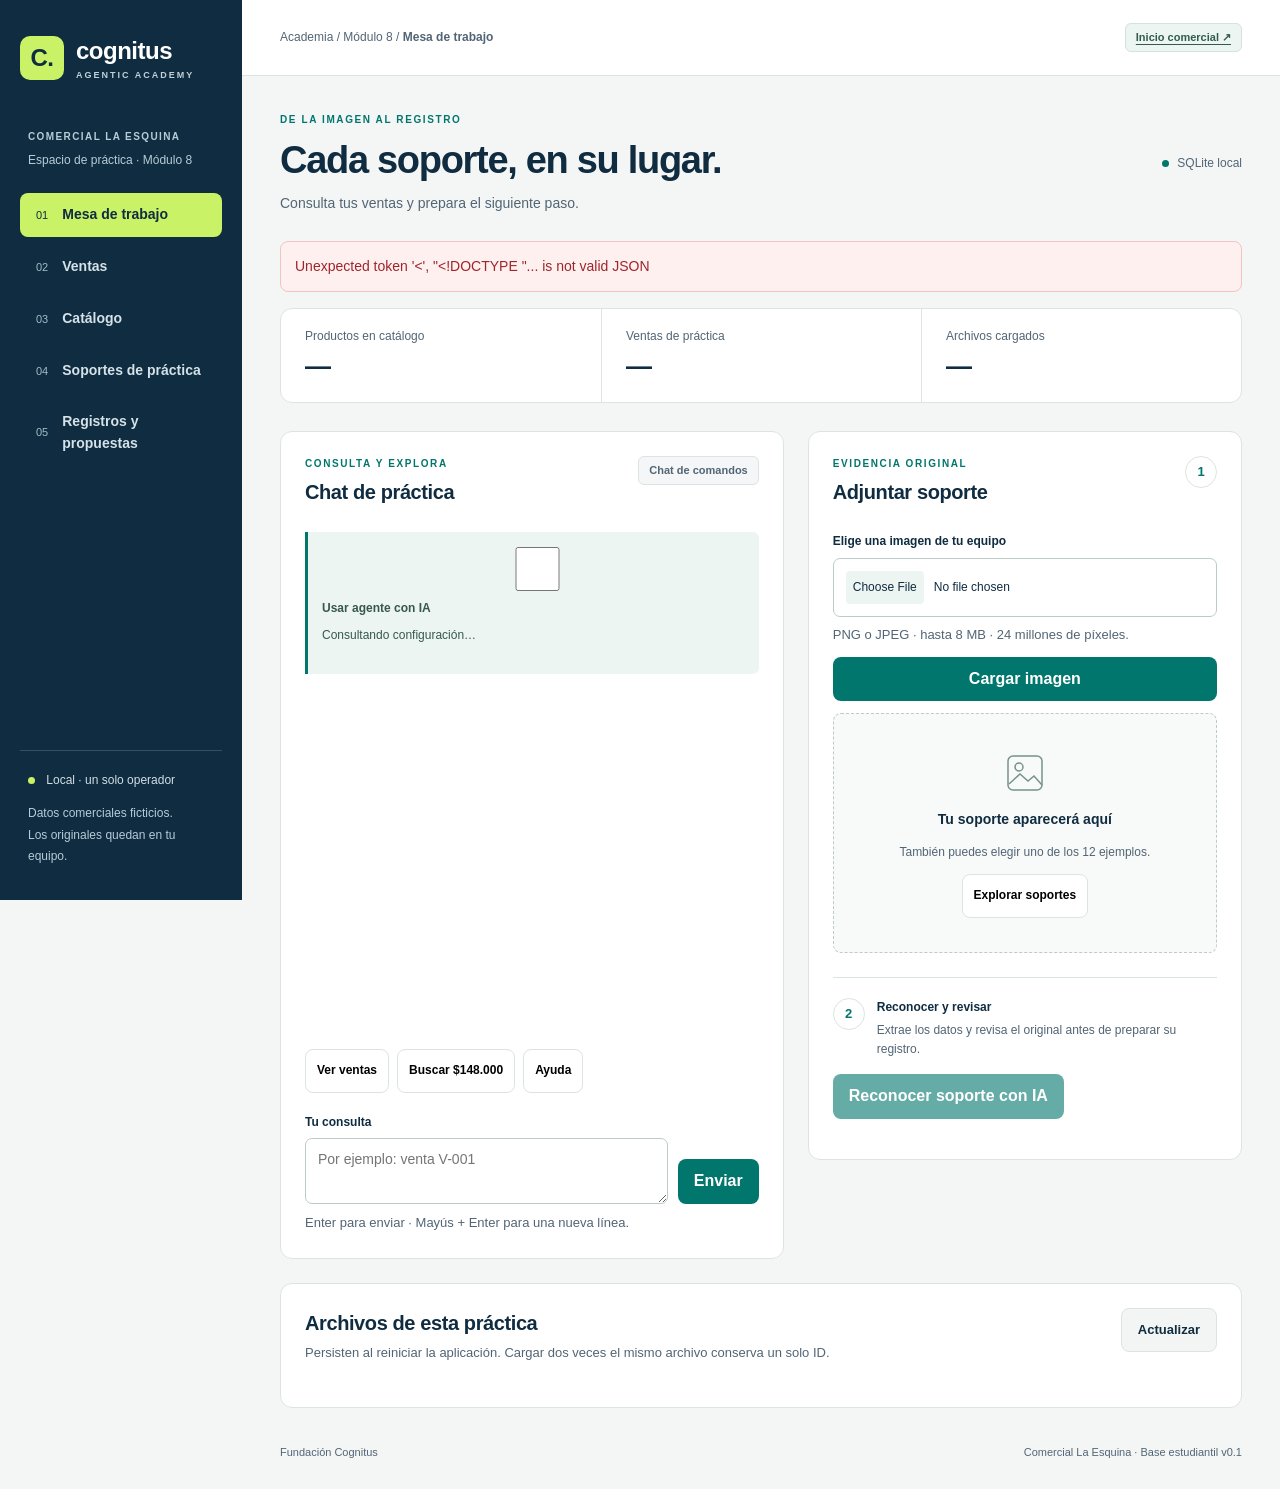
==== commit 2bad73fa: "Mostrar accesos al sistema y comprobantes asociados desde ventas" ====
--- a/templates/index.html
+++ b/templates/index.html
@@ -20,7 +20,7 @@
 <div class="sidebar-foot"><span class="dot"></span> Local · un solo operador<p>Datos comerciales ficticios.<br>Los originales quedan en tu equipo.</p></div>
 </aside>
 <div class="shell">
-<header class="topbar"><span>Academia / Módulo 8 / <strong id="breadcrumb">Mesa de trabajo</strong></span><span class="pill">Taller ampliado</span></header>
+<header class="topbar"><span>Academia / Módulo 8 / <strong id="breadcrumb">Mesa de trabajo</strong></span><a class="pill" href="/">Inicio comercial ↗</a></header>
 <main id="contenido" tabindex="-1">
 <div class="page-heading"><div><p class="eyebrow">DE LA IMAGEN AL REGISTRO</p><h1 id="page-title">Cada soporte, en su lugar.</h1><p id="page-subtitle">Consulta tus ventas y prepara el siguiente paso.</p></div><div class="local-tag"><span class="dot"></span>SQLite local</div></div>
 <p id="global-error" class="error" role="alert" hidden></p>
@@ -56,4 +56,5 @@
 </section></main><footer>Fundación Cognitus <span>Comercial La Esquina · Base estudiantil v0.1</span></footer>
 </div>
 <dialog id="detail-dialog"><div class="dialog-head"><h2 id="dialog-title">Detalle</h2><button id="close-dialog" class="secondary">Cerrar</button></div><div id="dialog-content"></div></dialog>
+<dialog id="receipt-dialog" aria-labelledby="receipt-title"><div class="dialog-head"><h2 id="receipt-title">Comprobante</h2><button id="close-receipt" class="secondary">Cerrar comprobante</button></div><img id="receipt-original" class="receipt-original" alt="Original del comprobante asociado a la venta"><p id="receipt-unavailable" class="error" hidden>El original ya no está disponible en el almacenamiento.</p><a id="receipt-original-link" target="_blank" rel="noopener">Abrir original en otra pestaña</a></dialog>
 </body></html>
--- a/static/app.css
+++ b/static/app.css
@@ -1,2 +1,4 @@
 :root{--ink:#102c40;--muted:#526575;--teal:#00766d;--lime:#c9f266;--bg:#f4f6f5;--line:#dce4e2;--paper:#fff;--soft:#edf5f2;--danger:#9e252c}*{box-sizing:border-box}body{margin:0;background:var(--bg);color:var(--ink);font:16px/1.55 -apple-system,BlinkMacSystemFont,"Segoe UI",sans-serif}button,input,textarea{font:inherit}button,a,input,textarea{touch-action:manipulation}button,a{cursor:pointer}button{min-height:44px;border:0;border-radius:8px;padding:10px 16px;font-weight:600;transition:background .18s}button:disabled{cursor:wait;opacity:.6}a{color:var(--teal);text-underline-offset:3px}button:focus-visible,a:focus-visible,input:focus-visible,textarea:focus-visible{outline:3px solid var(--teal);outline-offset:3px}h1,h2,p{margin-top:0}h1{font-size:clamp(28px,3vw,38px);letter-spacing:-1.3px;line-height:1.2;margin-bottom:10px}h2{font-size:20px;letter-spacing:-.4px;margin-bottom:4px}p{margin-bottom:16px}small,.hint{font-size:13px;color:var(--muted)}.skip{position:fixed;top:-80px;left:20px;background:white;z-index:20;padding:12px}.skip:focus{top:12px}.sidebar{background:var(--ink);color:#fff;position:fixed;inset:0 auto 0 0;width:242px;padding:32px 20px;display:flex;flex-direction:column}.brand{display:flex;align-items:center;gap:12px;text-decoration:none;color:white;font-size:24px;font-weight:700;letter-spacing:-.5px}.brand-mark{background:var(--lime);color:var(--ink);border-radius:10px;width:44px;height:44px;display:grid;place-items:center}.brand-sub{display:block;font-size:9px;letter-spacing:2px;color:#c1d0d9}.workspace{font-size:10px;font-weight:700;letter-spacing:1.4px;margin:46px 8px 24px;color:#b8cbd7}.workspace span{display:block;font-size:12px;font-weight:400;letter-spacing:0;color:#b8cbd7;margin-top:6px}.nav{background:transparent;display:flex;align-items:center;width:100%;gap:14px;text-align:left;color:#d5e2e8;font-size:14px;margin-bottom:8px}.nav span{font-size:11px;color:#a3bbc9;font-weight:400}.nav:hover{background:#204054}.nav.selected{background:var(--lime);color:var(--ink)}.nav.selected span{color:var(--ink)}.sidebar-foot{margin-top:auto;color:#d1dee6;font-size:12px;padding:20px 8px 0;border-top:1px solid #355062}.sidebar-foot p{font-size:12px;line-height:1.8;margin:14px 0 0;color:#b6cbd7}.dot{display:inline-block;width:7px;height:7px;background:var(--lime);border-radius:50%;margin-right:8px}.shell{margin-left:242px}.topbar{height:76px;background:white;border-bottom:1px solid var(--line);display:flex;justify-content:space-between;align-items:center;padding:0 38px;font-size:12px;color:var(--muted);gap:16px}.pill{display:inline-flex;padding:5px 10px;background:var(--soft);border:1px solid #d2e4db;color:#315c4d;border-radius:6px;font-size:11px;font-weight:650;white-space:nowrap}.subtle{background:#f4f6f7;color:var(--muted);border-color:var(--line)}main{padding:36px 38px;max-width:1560px;margin:auto;outline:none}.page-heading{display:flex;justify-content:space-between;align-items:center;gap:16px;margin-bottom:26px}.page-heading p:last-child{color:var(--muted);font-size:14px;margin:0}.eyebrow{font-size:10px;font-weight:750;letter-spacing:1.6px;color:var(--teal);margin-bottom:10px}.local-tag{font-size:12px;color:var(--muted);white-space:nowrap}.local-tag .dot{background:var(--teal)}.stats{display:grid;grid-template-columns:repeat(3,1fr);border:1px solid var(--line);border-radius:12px;background:white;margin-bottom:28px;overflow:hidden}.stats>div{padding:18px 24px;display:flex;flex-direction:column;gap:4px}.stats>div+div{border-left:1px solid var(--line)}.stats span{color:var(--muted);font-size:12px}.stats strong{font-size:26px;line-height:1.3;letter-spacing:-.8px}.work-grid{display:grid;grid-template-columns:minmax(0,1.16fr) minmax(0,1fr);gap:24px;align-items:start}.card{background:white;border:1px solid var(--line);border-radius:12px;padding:24px;min-width:0}.card-heading{display:flex;justify-content:space-between;align-items:flex-start;gap:12px;margin-bottom:20px}.card-heading .eyebrow{margin-bottom:6px}.card-heading p{margin-bottom:0}.info{padding:12px 14px;background:var(--soft);border-left:3px solid var(--teal);font-size:12px;color:#36584d;line-height:1.7;border-radius:0 6px 6px 0}.messages{height:335px;overflow:auto;margin:20px 0;display:flex;flex-direction:column;gap:14px;padding:4px}.message{max-width:95%;padding:13px 16px;background:#f1f5f4;border-radius:0 12px 12px 12px;white-space:pre-wrap;overflow-wrap:anywhere;font-size:13px}.message .author{font-size:10px;display:block;margin-bottom:7px;color:var(--teal);font-weight:700;letter-spacing:.7px}.message.user{align-self:flex-end;background:var(--ink);color:white;border-radius:12px 0 12px 12px}.message.user .author{color:var(--lime)}.quick-actions{display:flex;flex-wrap:wrap;gap:8px;margin-bottom:20px}.chip{background:white;border:1px solid var(--line);font-size:12px;padding:7px 11px}.chip:hover,.secondary:hover{background:#e7efeb}.primary{background:var(--teal);color:white}.primary:hover{background:#005f58}.secondary{background:#f2f5f4;border:1px solid var(--line);color:var(--ink);font-size:13px}.compose{display:flex;align-items:stretch;gap:10px;margin:6px 0}label{display:block;font-size:12px;font-weight:650;margin-bottom:7px}input,textarea{width:100%;border:1px solid #bdcbc7;border-radius:7px;padding:10px 12px;background:white;color:var(--ink);min-height:44px;min-width:0}textarea{resize:vertical;min-height:62px;font-size:14px}.compose button{align-self:flex-end}input[type=file]{font-size:12px;padding:12px}input::file-selector-button{font:inherit;margin-right:10px;border:0;background:var(--soft);padding:7px;border-radius:4px;color:var(--ink);cursor:pointer}.step{width:32px;height:32px;border:1px solid var(--line);border-radius:50%;display:inline-grid;place-items:center;font-size:13px;font-weight:650;flex-shrink:0;color:var(--teal)}#upload-button{width:100%;margin-top:4px}.upload-label{margin-top:4px}.evidence-card .hint{margin:8px 0}.status{font-size:12px;color:var(--teal);overflow-wrap:anywhere;margin:12px 0}.error{color:var(--danger);background:#fff0f0;border:1px solid #f1c3c3;padding:14px;border-radius:8px;font-size:14px}.empty-preview{background:#f8faf9;border:1px dashed #bdcbc7;border-radius:8px;display:flex;flex-direction:column;align-items:center;justify-content:center;gap:12px;text-align:center;min-height:240px;padding:28px;color:var(--muted)}.empty-preview svg{color:#76938a}.empty-preview strong{font-size:14px;color:var(--ink)}.empty-preview span{font-size:12px}.image-button{display:block;width:100%;background:#edf1ef;padding:12px;margin-bottom:12px;cursor:zoom-in}.image-button img{max-width:100%;height:230px;object-fit:contain;display:block;margin:auto}.file-detail{font-size:12px;overflow-wrap:anywhere;line-height:1.8;margin-bottom:8px}#preview>a{font-size:12px;display:inline-block;min-height:44px;padding-top:8px}.next-step{display:flex;gap:12px;border-top:1px solid var(--line);padding-top:20px;margin-top:24px;font-size:12px}.next-step p{margin:4px 0 0;color:var(--muted)}.archive{margin-top:24px}.file-row{display:flex;justify-content:space-between;align-items:center;gap:16px;padding:14px 0;border-bottom:1px solid var(--line);font-size:13px}.file-row:last-child{border-bottom:0}.file-row strong{display:block;overflow-wrap:anywhere}.file-row small{display:block;font-size:11px;margin-top:4px}.filters{display:flex;gap:12px;align-items:flex-end;flex-wrap:wrap;margin-bottom:20px}.filters>div{flex:1;min-width:140px}.filters .grow{flex:4}.filters button{font-size:13px}.table-wrap{overflow-x:auto}table{width:100%;border-collapse:collapse;text-align:left;font-size:13px}th{font-size:10px;text-transform:uppercase;letter-spacing:.8px;color:var(--muted);padding:12px 14px;background:#f5f8f6}td{padding:16px 14px;border-bottom:1px solid var(--line)}tbody tr:hover{background:#f8fbf9}.number{white-space:nowrap;font-variant-numeric:tabular-nums}.table-action{padding:8px 12px;font-size:12px;background:var(--soft);color:var(--teal)}.pagination{display:flex;justify-content:flex-end;align-items:center;gap:16px;margin-top:20px;font-size:12px}.practice-intro{max-width:760px;font-size:14px;color:var(--muted)}.practice-intro h2{color:var(--ink)}.sample-grid{display:grid;grid-template-columns:repeat(3,minmax(0,1fr));gap:20px}.sample-card{padding:16px;border-radius:10px;border:1px solid var(--line);background:white}.sample-card img{width:100%;height:210px;object-fit:contain;background:#f3f5f4;border-radius:6px}.sample-card h3{font-size:13px;margin:12px 0}.sample-buttons{display:flex;gap:8px;flex-wrap:wrap}.sample-buttons button{font-size:12px}.practice-intro .info{margin:20px 0 26px}footer{padding:0 38px 28px;display:flex;justify-content:space-between;gap:16px;font-size:11px;color:var(--muted)}dialog{border:1px solid var(--line);border-radius:12px;padding:24px;width:min(850px,94vw);max-height:90vh;color:var(--ink);box-shadow:0 20px 90px #102c4030}dialog::backdrop{background:#102c4080}.dialog-head{display:flex;justify-content:space-between;align-items:center;margin-bottom:24px;gap:12px}.dialog-head h2{margin:0}.zoom-image{display:block;width:100%;height:auto}.detail-meta{display:grid;grid-template-columns:1fr 1fr;gap:12px;font-size:14px;margin-bottom:24px}.detail-meta span{color:var(--muted);display:block;font-size:12px}.total{font-weight:750;text-align:right;margin-top:24px;font-size:22px}[hidden]{display:none!important}@media(min-width:1600px){.work-grid{grid-template-columns:1.2fr 1fr}.messages{height:380px}}@media(max-width:1150px){.sidebar{width:200px;padding:28px 12px}.shell{margin-left:200px}main{padding:28px 24px}.topbar{padding:0 24px}.work-grid{gap:16px}.card{padding:20px}.card-heading{flex-wrap:wrap}.sample-grid{grid-template-columns:repeat(2,minmax(0,1fr))}.quick-actions{gap:6px}.chip{font-size:11px}}@media(max-width:900px){.work-grid{grid-template-columns:1fr}.messages{height:300px}.sidebar{width:185px}.shell{margin-left:185px}.local-tag{display:none}.stats>div{padding:16px}.stats span{font-size:11px}}@media(max-width:650px){.sidebar{position:static;width:100%;padding:18px 16px 10px}.brand{font-size:21px}.brand-sub{font-size:8px}.brand-mark{width:38px;height:38px}.workspace{margin:18px 0 12px;font-size:10px}.workspace span{display:none}.sidebar nav{display:flex;gap:6px;overflow-x:auto}.nav{width:auto;flex-shrink:0;font-size:11px;padding:9px 10px;margin:0}.nav span{display:none}.sidebar-foot{display:none}.shell{margin-left:0}.topbar{height:56px;padding:0 16px;font-size:10px}.topbar .pill{font-size:10px}main{padding:26px 16px}.page-heading{margin-bottom:20px}.page-heading p:last-child{font-size:13px}.stats{margin-bottom:20px}.stats>div{padding:12px 10px}.stats span{font-size:10px;min-height:30px}.stats strong{font-size:23px}.card{padding:18px}.card-heading h2{font-size:19px}.compose{flex-direction:column}.compose button{align-self:stretch}.sample-grid{grid-template-columns:1fr 1fr;gap:10px}.sample-card{padding:10px}.sample-card img{height:170px}.sample-buttons{flex-direction:column}.file-row{align-items:flex-start}.file-row small{font-size:10px}.filters>div{min-width:100%;flex-basis:100%}.filters input,textarea{font-size:16px}.detail-meta{grid-template-columns:1fr}.dialog-head h2{font-size:17px}footer{padding:0 16px 24px;flex-direction:column;gap:4px}.stats{grid-template-columns:repeat(3,minmax(0,1fr))}}@media(prefers-reduced-motion:reduce){*{transition:none!important;scroll-behavior:auto!important}}
 #page-registros>.card{margin-bottom:20px}.edit-grid{display:grid;grid-template-columns:repeat(2,minmax(0,1fr));gap:12px}.edit-field{display:flex;flex-direction:column;gap:5px;margin-bottom:12px;min-width:0}.edit-field input,.edit-field select,.edit-field textarea{width:100%;padding:10px;border:1px solid var(--line);border-radius:7px;background:white;font:inherit;color:var(--ink)}.review-original{display:block;max-width:100%;max-height:600px;object-fit:contain;margin:16px auto}.review-check{display:block;padding:12px 0}.review-check input{width:20px;height:20px;vertical-align:middle}#page-registros button{margin:5px}pre{white-space:pre-wrap;overflow-wrap:anywhere;background:var(--soft);padding:16px;border-radius:8px;font-size:13px}details{margin:14px 0}summary{cursor:pointer;font-weight:600}.line-edit{border-bottom:1px solid var(--line);padding:12px 0}#extract-button{margin-top:16px}@media(max-width:650px){.edit-grid{grid-template-columns:1fr}}
+
+.sale-support-group{margin-top:20px}.sale-support-grid{display:grid;grid-template-columns:repeat(2,minmax(0,1fr));gap:16px}.sale-support-card{display:flex;flex-direction:column;align-items:stretch;gap:9px;padding:14px;border:1px solid var(--line);border-radius:9px;background:var(--paper);min-width:0}.sale-support-card strong,.sale-support-card small{overflow-wrap:anywhere;font-size:12px}.support-preview{background:var(--bg);padding:8px;border:1px solid var(--line)}.support-preview img{display:block;object-fit:contain;width:100%;height:200px}.receipt-original{display:block;width:100%;max-height:70vh;object-fit:contain;background:var(--bg);margin-bottom:16px}#receipt-dialog{width:min(700px,94vw)}@media(max-width:650px){.sale-support-grid{grid-template-columns:1fr}}
